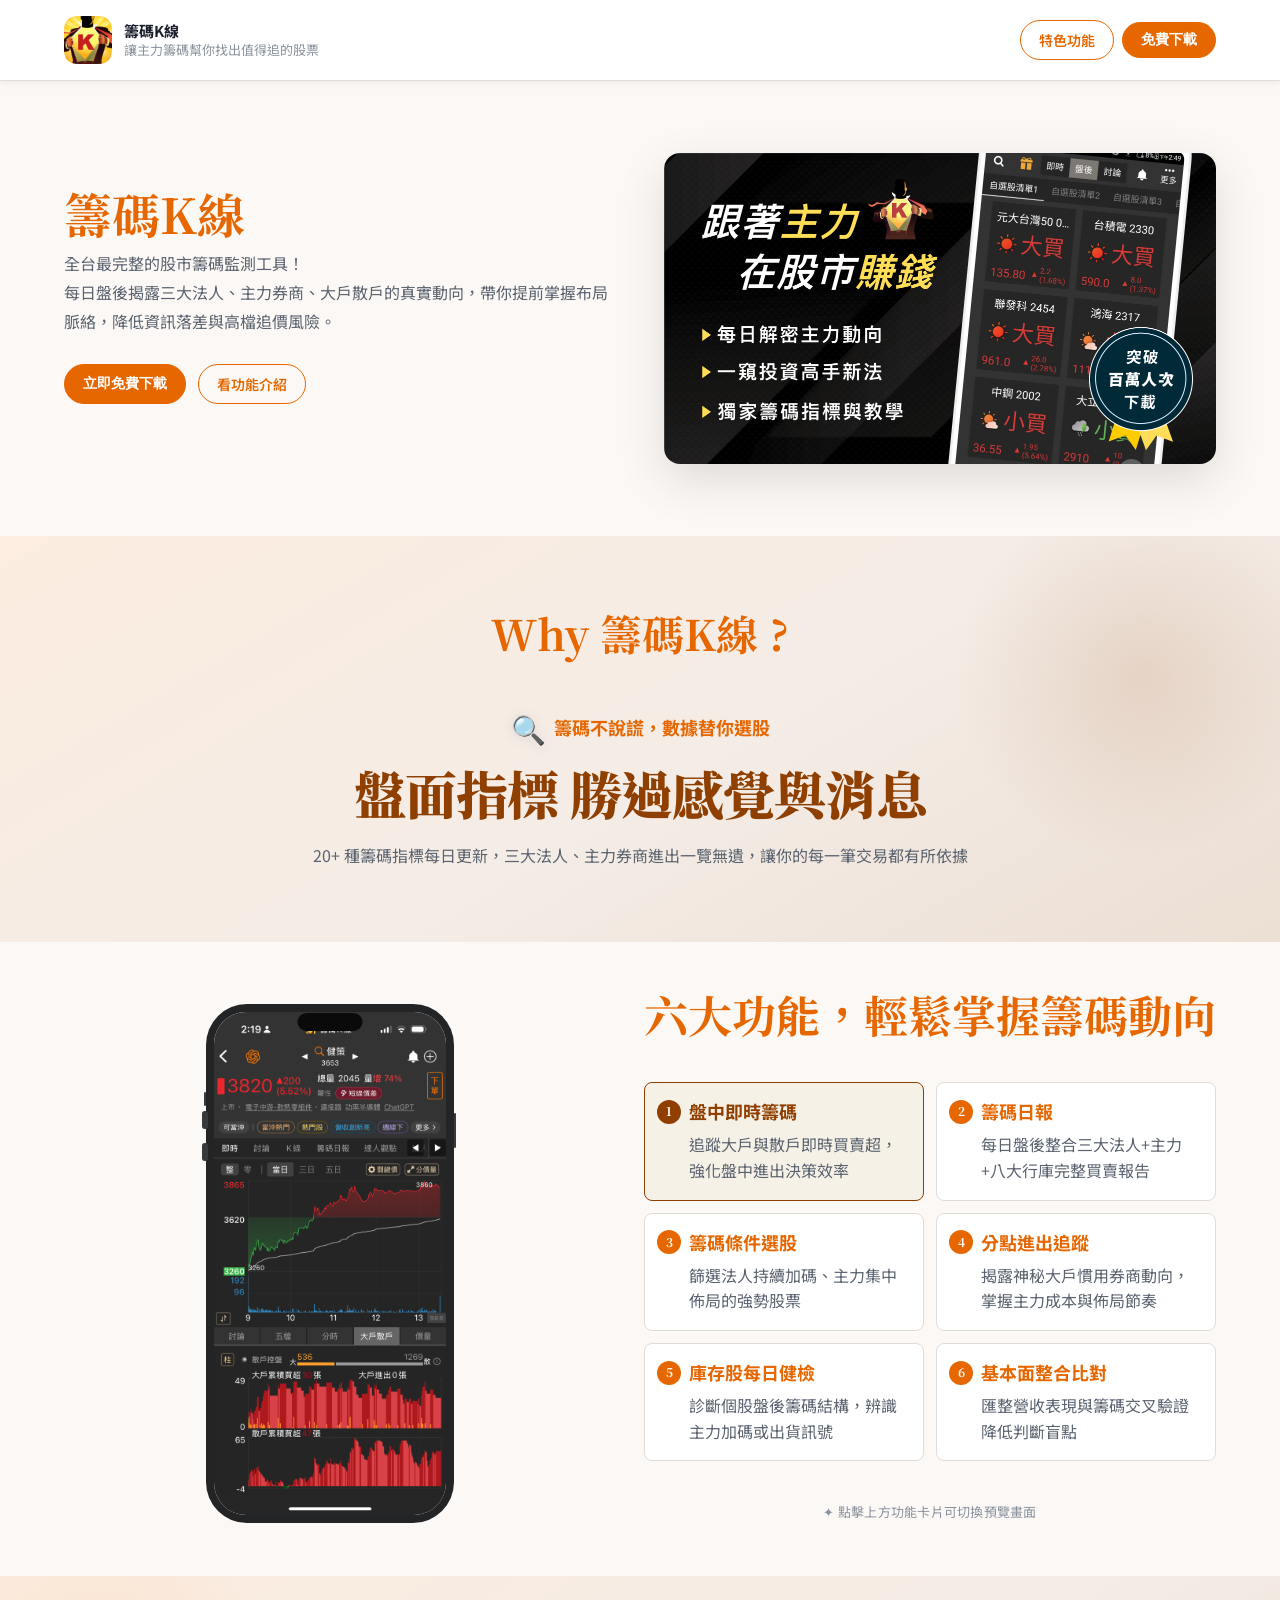
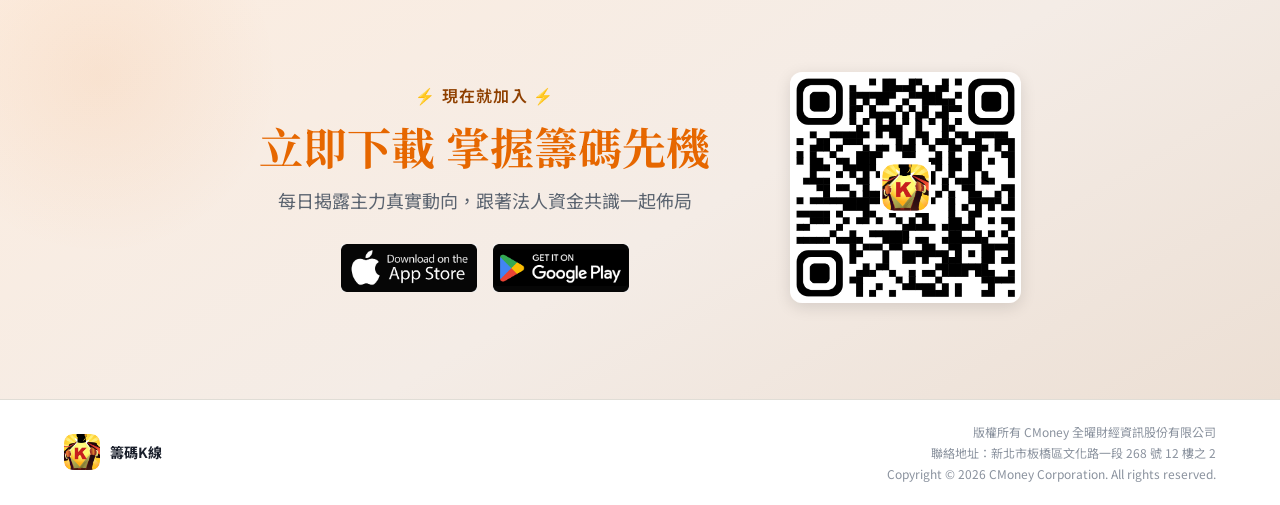
==== LandingPage_chipk/index.html @ 129f839c "初始提交：Landing Page 產生器完整功能 - 表單設定：Header、Hero、Why 亮點、核心功能、下載 CTA、Footer、SEO - 即時預覽（桌機/手機模式切換） - 下載打包（" ====
<!doctype html>
<html lang="zh-Hant">
  <head>
    <meta charset="utf-8" />
    <meta name="viewport" content="width=device-width, initial-scale=1" />
    <title>籌碼K線｜讓主力籌碼幫你找出值得追的股票</title>
    <meta name="description" content="全台最完整的股市籌碼監測工具！
每日盤後揭露三大法人、主力券商、大戶散戶的真實動向，帶你提前掌握布局脈絡，降低資訊落差與高檔追價風險。" />
    <link rel="preconnect" href="https://fonts.googleapis.com" />
    <link href="https://fonts.googleapis.com/css2?family=Noto+Sans+TC:wght@300;400;500;600;700&family=Noto+Serif+TC:wght@600;700&display=swap" rel="stylesheet" />
    <link rel="stylesheet" href="styles.css" />
  </head>
  <body>
    <!-- ========== Header ========== -->
    <header class="site-header">
      <div class="container header-inner">
        <a class="brand" href="#top">
          <img class="app-icon" src="assets/images/app-icon.png" alt="籌碼K線" width="56" height="56" />
          <div class="brand-content">
            <strong class="brand-title">籌碼K線</strong>
            <span class="brand-subtitle">讓主力籌碼幫你找出值得追的股票</span>
          </div>
        </a>
        <div class="header-ctas">
          <a href="#features" class="header-nav-btn header-nav-btn--ghost">特色功能</a>
          <button onclick="handleDownload()" class="header-nav-btn header-nav-btn--primary">免費下載</button>
        </div>
      </div>
    </header>

    <main id="top">
      <!-- ========== Hero ========== -->
      <section class="hero">
        <div class="container">
          <div class="hero-body">
            <div class="hero-text">
              <h1 class="hero-title">籌碼K線</h1>
              <div class="hero-content">
                <p class="hero-intro">全台最完整的股市籌碼監測工具！<br>
每日盤後揭露三大法人、主力券商、大戶散戶的真實動向，帶你提前掌握布局脈絡，降低資訊落差與高檔追價風險。</p>
                <div class="hero-ctas">
                  <button onclick="handleDownload()" class="header-nav-btn header-nav-btn--primary">立即免費下載</button>
                  <a href="#features" class="header-nav-btn header-nav-btn--ghost">看功能介紹</a>
                </div>
              </div>
            </div>
            <div class="hero-visual">
              <img src="assets/images/hero.png" alt="籌碼K線 主題圖" class="hero-theme-img" />
            </div>
          </div>
        </div>
      </section>

      <!-- ========== Highlights ========== -->
      <section class="highlights">
        <div class="container">
          <div class="highlights-header">
            <h2 class="highlights-title">Why 籌碼K線 ?</h2>
          </div>
          <div class="highlights-points" data-count="1">
            
            
            <div class="highlights-point">
              <div class="highlights-point__body">
                <h3><span class="highlights-point__icon">🔍</span>籌碼不說謊，數據替你選股</h3>
                <div class="highlights-perf">
                  <div class="highlights-perf__main">
                    <span class="highlights-stat__num">盤面指標 勝過感覺與消息</span>
                  </div>
                </div>
                <p class="highlights-point__desc">20+ 種籌碼指標每日更新，三大法人、主力券商進出一覽無遺，讓你的每一筆交易都有所依據</p>
              </div>
            </div>
          </div>
        </div>
      </section>

      <!-- ========== Features ========== -->
      <section id="features" class="features">

        <!-- Desktop & Tablet -->
        <div class="feature__container feature__container--reverse">
          <div class="feature__head">
            <h2 class="section-title feature__section-title">六大功能，輕鬆掌握籌碼動向</h2>
            <div class="feature__content">
              <div class="cols cols-xs">

                <!-- 功能 1 -->
                <div class="col col-4">
                  <div class="category category-guide" data-index="0" data-img="assets/images/features/feat1.png">
                    <h3 class="category__title">盤中即時籌碼</h3>
                    <p class="category__desc">追蹤大戶與散戶即時買賣超，強化盤中進出決策效率</p>
                  </div>
                </div>

                <!-- 功能 2 -->
                <div class="col col-4">
                  <div class="category category-holding" data-index="1" data-img="assets/images/features/feat2.png">
                    <h3 class="category__title">籌碼日報</h3>
                    <p class="category__desc">每日盤後整合三大法人+主力+八大行庫完整買賣報告</p>
                  </div>
                </div>

                <!-- 功能 3 -->
                <div class="col col-4">
                  <div class="category category-list" data-index="2" data-img="assets/images/features/feat3.png">
                    <h3 class="category__title">籌碼條件選股</h3>
                    <p class="category__desc">篩選法人持續加碼、主力集中佈局的強勢股票</p>
                  </div>
                </div>

                <!-- 功能 4 -->
                <div class="col col-4">
                  <div class="category category-report" data-index="3" data-img="assets/images/features/feat4.png">
                    <h3 class="category__title">分點進出追蹤</h3>
                    <p class="category__desc">揭露神秘大戶慣用券商動向，掌握主力成本與佈局節奏</p>
                  </div>
                </div>

                <!-- 功能 5 -->
                <div class="col col-4">
                  <div class="category category-premium" data-index="4" data-img="assets/images/features/feat5.png">
                    <h3 class="category__title">庫存股每日健檢</h3>
                    <p class="category__desc">診斷個股盤後籌碼結構，辨識主力加碼或出貨訊號</p>
                  </div>
                </div>

                <!-- 功能 6 -->
                <div class="col col-4">
                  <div class="category category-forum" data-index="5" data-img="assets/images/features/feat6.png">
                    <h3 class="category__title">基本面整合比對</h3>
                    <p class="category__desc">匯整營收表現與籌碼交叉驗證降低判斷盲點</p>
                  </div>
                </div>
              </div>
              <p class="feature__hint">✦ 點擊上方功能卡片可切換預覽畫面</p>
            </div>
          </div>
          <figure class="feature__foot">
            <div class="phone-mockup">
              <div class="phone-mockup__notch"></div>
              <div class="phone-mockup__screen">
                <img class="feature__img" id="feature-preview-img" src="assets/images/features/feat1.png" alt="功能示意圖">
              </div>
              <div class="phone-mockup__indicator"></div>
            </div>
          </figure>
        </div>

        <!-- Mobile Slider -->
        <div class="features-mobile">
          <h2 class="features-mobile__title">六大功能，輕鬆掌握籌碼動向</h2>
          <div class="features-overview">
            <div class="features-overview__grid">

      <div class="features-overview__item">
        <span class="features-overview__num">1</span>
        <div>
          <h4>盤中即時籌碼</h4>
          <p>追蹤大戶與散戶即時買賣超，強化盤中進出決策效率</p>
        </div>
      </div>

      <div class="features-overview__item">
        <span class="features-overview__num">2</span>
        <div>
          <h4>籌碼日報</h4>
          <p>每日盤後整合三大法人+主力+八大行庫完整買賣報告</p>
        </div>
      </div>

      <div class="features-overview__item">
        <span class="features-overview__num">3</span>
        <div>
          <h4>籌碼條件選股</h4>
          <p>篩選法人持續加碼、主力集中佈局的強勢股票</p>
        </div>
      </div>

      <div class="features-overview__item">
        <span class="features-overview__num">4</span>
        <div>
          <h4>分點進出追蹤</h4>
          <p>揭露神秘大戶慣用券商動向，掌握主力成本與佈局節奏</p>
        </div>
      </div>

      <div class="features-overview__item">
        <span class="features-overview__num">5</span>
        <div>
          <h4>庫存股每日健檢</h4>
          <p>診斷個股盤後籌碼結構，辨識主力加碼或出貨訊號</p>
        </div>
      </div>

      <div class="features-overview__item">
        <span class="features-overview__num">6</span>
        <div>
          <h4>基本面整合比對</h4>
          <p>匯整營收表現與籌碼交叉驗證降低判斷盲點</p>
        </div>
      </div>
            </div>
          </div>
          <div class="features-slider-section">
            <div class="features-slider-label">功能詳細圖覧</div>
            <div class="features-slider">

    <div class="feature-card">
      <h3>盤中即時籌碼</h3>
      <p>追蹤大戶與散戶即時買賣超，強化盤中進出決策效率</p>
      <div class="phone-mockup phone-mockup--sm"><div class="phone-mockup__notch"></div><div class="phone-mockup__screen"><img src="assets/images/features/feat1.png" alt="盤中即時籌碼" /></div><div class="phone-mockup__indicator"></div></div>
    </div>

    <div class="feature-card">
      <h3>籌碼日報</h3>
      <p>每日盤後整合三大法人+主力+八大行庫完整買賣報告</p>
      <div class="phone-mockup phone-mockup--sm"><div class="phone-mockup__notch"></div><div class="phone-mockup__screen"><img src="assets/images/features/feat2.png" alt="籌碼日報" /></div><div class="phone-mockup__indicator"></div></div>
    </div>

    <div class="feature-card">
      <h3>籌碼條件選股</h3>
      <p>篩選法人持續加碼、主力集中佈局的強勢股票</p>
      <div class="phone-mockup phone-mockup--sm"><div class="phone-mockup__notch"></div><div class="phone-mockup__screen"><img src="assets/images/features/feat3.png" alt="籌碼條件選股" /></div><div class="phone-mockup__indicator"></div></div>
    </div>

    <div class="feature-card">
      <h3>分點進出追蹤</h3>
      <p>揭露神秘大戶慣用券商動向，掌握主力成本與佈局節奏</p>
      <div class="phone-mockup phone-mockup--sm"><div class="phone-mockup__notch"></div><div class="phone-mockup__screen"><img src="assets/images/features/feat4.png" alt="分點進出追蹤" /></div><div class="phone-mockup__indicator"></div></div>
    </div>

    <div class="feature-card">
      <h3>庫存股每日健檢</h3>
      <p>診斷個股盤後籌碼結構，辨識主力加碼或出貨訊號</p>
      <div class="phone-mockup phone-mockup--sm"><div class="phone-mockup__notch"></div><div class="phone-mockup__screen"><img src="assets/images/features/feat5.png" alt="庫存股每日健檢" /></div><div class="phone-mockup__indicator"></div></div>
    </div>

    <div class="feature-card">
      <h3>基本面整合比對</h3>
      <p>匯整營收表現與籌碼交叉驗證降低判斷盲點</p>
      <div class="phone-mockup phone-mockup--sm"><div class="phone-mockup__notch"></div><div class="phone-mockup__screen"><img src="assets/images/features/feat6.png" alt="基本面整合比對" /></div><div class="phone-mockup__indicator"></div></div>
    </div>
            </div>
            <div class="slider-arrows">
              <button class="slider-arrow slider-arrow--prev" aria-label="上一張">
                <svg width="20" height="20" viewBox="0 0 20 20" fill="none"><path d="M12.5 15L7.5 10L12.5 5" stroke="currentColor" stroke-width="2" stroke-linecap="round" stroke-linejoin="round"/></svg>
              </button>
              <button class="slider-arrow slider-arrow--next" aria-label="下一張">
                <svg width="20" height="20" viewBox="0 0 20 20" fill="none"><path d="M7.5 5L12.5 10L7.5 15" stroke="currentColor" stroke-width="2" stroke-linecap="round" stroke-linejoin="round"/></svg>
              </button>
            </div>
          </div>
          <div class="slider-dots"></div>
        </div>

      </section>

      <!-- ========== Download CTA ========== -->
      <section id="download" class="download-cta">
        <div class="container">
          <div class="download-inner">
            <div class="download-text">
              <p class="download-eyebrow">⚡ 現在就加入 ⚡</p>
              <h2>立即下載 掌握籌碼先機</h2>
              <p class="download-subheading">每日揭露主力真實動向，跟著法人資金共識一起佈局</p>
              <div class="download-badges">
                <a href="https://www.cmoney.tw/r/2/ctiefz" target="_blank" rel="noreferrer" class="store-link"><img src="assets/images/SharedImages/appstore-badge.png" alt="下載 iOS" class="store-badge-large" /></a>
                <a href="https://www.cmoney.tw/r/2/ctiefz" target="_blank" rel="noreferrer" class="store-link"><img src="assets/images/SharedImages/play-badge.png" alt="下載 Android" class="store-badge-large" /></a>
              </div>
            </div>
            <div class="download-qr"><img src="assets/images/qrcode.png" alt="掃描 QR Code 下載" class="download-qr__img" /></div>
          </div>
        </div>
      </section>
    </main>

    <!-- ========== Footer ========== -->
    <footer class="site-footer">
      <div class="container">
        <div class="footer-inner">
          <div class="footer-brand">
            <img src="assets/images/app-icon.png" alt="籌碼K線" class="footer-icon" />
            <h3>籌碼K線</h3>
          </div>
          <div class="footer-bottom">
            <p class="footer-company">版權所有 CMoney 全曜財經資訊股份有限公司</p>
            <p class="footer-address">聯絡地址：新北市板橋區文化路一段 268 號 12 樓之 2</p>
            <p class="footer-copyright">Copyright &copy; 2026 CMoney Corporation. All rights reserved.</p>
          </div>
        </div>
      </div>
    </footer>

    <!-- QR Code Modal -->
    
    <div id="qr-modal" style="display:none;position:fixed;inset:0;z-index:9999;background:rgba(0,0,0,0.55);backdrop-filter:blur(4px);display:none;align-items:center;justify-content:center;" onclick="if(event.target===this)closeQrModal()">
      <div style="background:#fff;border-radius:20px;padding:24px 28px;text-align:center;max-width:320px;width:90%;position:relative;box-shadow:0 24px 64px rgba(0,0,0,0.3);">
        <button onclick="closeQrModal()" style="position:absolute;top:12px;right:16px;background:none;border:none;font-size:22px;cursor:pointer;color:#888;line-height:1;">&times;</button>
        <img src="assets/images/SharedImages/cellphone_downloadCTA.png" alt="手機掃描下載" style="width:100%;max-width:240px;height:auto;display:block;margin:0 auto 16px;" />
        <img src="assets/images/qrcode.png" alt="掃描 QR Code 下載" style="width:220px;height:220px;object-fit:contain;border-radius:8px;" />
      </div>
    </div>

    <script>
      (function() {
        function initDesktopFeatures() {
          const categories = document.querySelectorAll('.category');
          const previewImg = document.getElementById('feature-preview-img');
          if (!categories.length || !previewImg) return;
          let currentIndex = 0;
          function updateActive(index) {
            categories.forEach((cat, i) => cat.classList.toggle('active', i === index));
            const newImgSrc = categories[index].getAttribute('data-img');
            if (newImgSrc) previewImg.src = newImgSrc;
          }
          categories.forEach((cat, i) => cat.addEventListener('click', () => { currentIndex = i; updateActive(i); }));
          updateActive(0);
        }

        function initMobileSlider() {
          const wrapper = document.querySelector('.features-mobile');
          const slider = document.querySelector('.features-slider');
          const dotsContainer = document.querySelector('.features-mobile .slider-dots');
          if (!slider || !wrapper) return;
          const origCards = Array.from(slider.querySelectorAll('.feature-card'));
          const total = origCards.length;
          let currentSlide = 1;
          let startX = 0;
          let isDragging = false;
          origCards.forEach((card, i) => {
            const h3 = card.querySelector('h3');
            if (h3 && !h3.querySelector('.card-num')) {
              const num = document.createElement('span');
              num.className = 'card-num';
              num.textContent = i + 1;
              h3.insertBefore(num, h3.firstChild);
            }
          });
          const firstClone = origCards[0].cloneNode(true);
          const lastClone = origCards[total - 1].cloneNode(true);
          firstClone.setAttribute('aria-hidden', 'true');
          lastClone.setAttribute('aria-hidden', 'true');
          slider.appendChild(firstClone);
          slider.insertBefore(lastClone, origCards[0]);
          const allCards = Array.from(slider.querySelectorAll('.feature-card'));
          function setCardWidths() {
            const w = wrapper.offsetWidth;
            allCards.forEach(card => { card.style.width = w + 'px'; });
            return w;
          }
          function getCardWidth() { return wrapper.offsetWidth; }
          origCards.forEach((_, index) => {
            const dot = document.createElement('button');
            dot.className = 'slider-dot';
            if (index === 0) dot.classList.add('active');
            dot.setAttribute('aria-label', '切換到第 ' + (index + 1) + ' 個功能');
            dot.addEventListener('click', () => goToSlide(index + 1));
            dotsContainer && dotsContainer.appendChild(dot);
          });
          const dots = Array.from(dotsContainer ? dotsContainer.querySelectorAll('.slider-dot') : []);
          function updateDots(index) {
            const dotIndex = ((index - 1) % total + total) % total;
            dots.forEach((dot, i) => dot.classList.toggle('active', i === dotIndex));
          }
          function jumpTo(index) {
            slider.style.transition = 'none';
            slider.style.transform = 'translateX(-' + (index * getCardWidth()) + 'px)';
            currentSlide = index;
          }
          function goToSlide(index) {
            currentSlide = index;
            slider.style.transition = 'transform 0.35s ease';
            slider.style.transform = 'translateX(-' + (index * getCardWidth()) + 'px)';
            updateDots(index);
          }
          slider.addEventListener('transitionend', () => {
            if (currentSlide === 0) { jumpTo(total); updateDots(total); }
            else if (currentSlide === total + 1) { jumpTo(1); updateDots(1); }
          });
          const prevBtn = wrapper.querySelector('.slider-arrow--prev');
          const nextBtn = wrapper.querySelector('.slider-arrow--next');
          if (prevBtn) prevBtn.addEventListener('click', () => goToSlide(currentSlide - 1));
          if (nextBtn) nextBtn.addEventListener('click', () => goToSlide(currentSlide + 1));
          wrapper.addEventListener('touchstart', (e) => { startX = e.touches[0].clientX; isDragging = true; slider.style.transition = 'none'; }, { passive: true });
          wrapper.addEventListener('touchmove', (e) => { if (!isDragging) return; const diff = e.touches[0].clientX - startX; slider.style.transform = 'translateX(' + (-(currentSlide * getCardWidth()) + diff) + 'px)'; }, { passive: true });
          wrapper.addEventListener('touchend', (e) => { if (!isDragging) return; isDragging = false; const diff = e.changedTouches[0].clientX - startX; const threshold = getCardWidth() * 0.25; if (diff < -threshold) goToSlide(currentSlide + 1); else if (diff > threshold) goToSlide(currentSlide - 1); else goToSlide(currentSlide); });
          window.addEventListener('resize', () => { setCardWidths(); jumpTo(currentSlide); });
          setCardWidths(); jumpTo(1); updateDots(1);
        }

        initDesktopFeatures();
        initMobileSlider();

        // 下載按鈕行為：預覽模式由 parent postMessage 注入，下載檔則用 UA 偵測
        // iframe 環境中預設 desktop，避免 postMessage 時序問題導致漏判
        var _previewMode = (window.parent !== window) ? 'desktop' : null;
        if (window.parent !== window) {
          window.addEventListener('message', function(e) {
            if (e.data && e.data.type === 'setPreviewMode') {
              _previewMode = e.data.mode;
            }
          });
        }
        window.handleDownload = function() {
          var useDesktop;
          if (_previewMode !== null) {
            useDesktop = _previewMode === 'desktop';
          } else {
            useDesktop = window.innerWidth >= 1024 && !/Mobi|Android|iPhone|iPad/i.test(navigator.userAgent);
          }
          if (useDesktop) {
            var modal = document.getElementById('qr-modal');
            if (modal) { modal.style.display = 'flex'; }
            else { var el = document.getElementById('download'); if (el) el.scrollIntoView({ behavior: 'smooth' }); }
          } else {
            var el2 = document.getElementById('download');
            if (el2) el2.scrollIntoView({ behavior: 'smooth' });
          }
        };
        window.closeQrModal = function() {
          var modal = document.getElementById('qr-modal');
          if (modal) modal.style.display = 'none';
        };
        document.addEventListener('keydown', function(e) {
          if (e.key === 'Escape') window.closeQrModal && window.closeQrModal();
        });
      })();
    </script>
  </body>
</html>
---- LandingPage_chipk/styles.css ----
@import url("https://fonts.googleapis.com/css2?family=Noto+Sans+TC:wght@300;400;500;600;700&family=Noto+Serif+TC:wght@600;700&display=swap");

:root {
  --primary: #e66700;
  --primary-dark: #bd5400;
  --accent: #8f4000;
  --accent-soft: #faf4d9;
  --bg: #fcf8f5;
  --bg-light: #ffffff;
  --card: #ffffff;
  --text: #1a1f2b;
  --text-soft: #5a636f;
  --text-lighter: #8a929e;
  --border: #e0ddd6;
  --shadow-sm: rgba(0, 0, 0, 0.06);
  --shadow-md: rgba(0, 0, 0, 0.12);
}
*, *::before, *::after { box-sizing: border-box; }
html { scroll-behavior: smooth; }
body { margin: 0; padding: 0; font-family: "Noto Sans TC", sans-serif; background: var(--bg); color: var(--text); line-height: 1.6; -webkit-font-smoothing: antialiased; }
a { color: inherit; text-decoration: none; transition: color 0.2s ease; }
.container { width: min(1200px, 90vw); margin: 0 auto; }

/* HEADER */
.site-header { position: sticky; top: 0; z-index: 999; background: rgba(255,255,255,0.92); backdrop-filter: blur(10px); border-bottom: 1px solid var(--border); box-shadow: 0 2px 8px var(--shadow-sm); }
.header-inner { display: flex; align-items: center; justify-content: space-between; padding: 16px 0; gap: 24px; }
.brand { display: flex; align-items: center; gap: 12px; flex: 1; min-width: 0; }
.app-icon { width: 48px; height: 48px; border-radius: 12px; display: block; flex-shrink: 0; }
.brand-content { display: flex; flex-direction: column; gap: 2px; }
.brand-title { font-size: 15px; font-weight: 700; line-height: 1.2; color: var(--text); }
.brand-subtitle { font-size: 13px; color: var(--text-lighter); line-height: 1.2; }
.header-ctas { display: flex; align-items: center; gap: 8px; flex-shrink: 0; }
.header-nav-btn { display: inline-flex; align-items: center; justify-content: center; padding: 8px 18px; border-radius: 999px; font-size: 14px; font-weight: 600; text-decoration: none; white-space: nowrap; transition: all 0.2s ease; cursor: pointer; }
.header-nav-btn--ghost { color: var(--primary); border: 1.5px solid var(--primary); background: transparent; }
.header-nav-btn--ghost:hover { background: rgba(46, 82, 131, 0.08); }
.header-nav-btn--primary { color: #fff; background: var(--primary); border: 1.5px solid var(--primary); }
.header-nav-btn--primary:hover { background: var(--primary-dark); border-color: var(--primary-dark); }
.store-link { display: inline-block; transition: transform 0.2s ease; }
.store-link:hover { transform: scale(1.02); }

/* BUTTONS */
.cta-button { display: inline-flex; align-items: center; justify-content: center; padding: 14px 28px; border-radius: 8px; font-weight: 600; font-size: 15px; border: none; cursor: pointer; transition: all 0.3s ease; text-decoration: none; white-space: nowrap; background: linear-gradient(135deg, var(--primary) 0%, #3d6fa0 100%); color: #fff; box-shadow: 0 6px 20px rgba(46,82,131,0.25); }
.cta-button:hover { transform: translateY(-2px); box-shadow: 0 12px 28px rgba(46,82,131,0.35); }
.cta-button.ghost { background: transparent; color: var(--primary); border: 1.5px solid var(--primary); box-shadow: none; }
.cta-button.ghost:hover { background: rgba(46,82,131,0.05); transform: translateY(-1px); }

/* HERO */
.hero { padding: 72px 0; background: linear-gradient(135deg, rgba(46,82,131,0.03) 0%, rgba(155,132,0,0.02) 100%); }
.hero-body { display: grid; grid-template-columns: 1fr 1fr; gap: 48px; align-items: center; }
.hero-text { display: flex; flex-direction: column; justify-content: center; }
.hero-visual { display: flex; align-items: center; justify-content: center; }
.hero-theme-img { width: 100%; max-width: 560px; height: auto; border-radius: 16px; display: block; object-fit: cover; box-shadow: 0 16px 48px rgba(0,0,0,0.12); }
.hero-title { font-family: "Noto Serif TC", serif; font-size: clamp(32px, 5vw, 48px); font-weight: 700; margin: 0 0 8px; color: var(--primary); line-height: 1.1; }
.hero-intro { font-size: 16px; line-height: 1.8; color: var(--text-soft); margin: 0 0 28px; }
.hero-ctas { display: flex; gap: 12px; flex-wrap: wrap; margin-bottom: 24px; }

/* HIGHLIGHTS */
.highlights { padding: 72px 0; background: linear-gradient(150deg, #dce8f8 0%, #f0edda 55%, #e8dfc8 100%); position: relative; overflow: hidden; }
.highlights::before { content: ''; position: absolute; top: -60px; right: -60px; width: 400px; height: 400px; border-radius: 50%; background: radial-gradient(circle, rgba(155,132,0,0.18) 0%, transparent 65%); pointer-events: none; }
.highlights-header { text-align: center; margin-bottom: 56px; }
.highlights-title { font-family: "Noto Serif TC", serif; font-size: clamp(28px, 4vw, 42px); font-weight: 700; color: var(--primary); margin: 0 0 16px; line-height: 1.2; }
.highlights-points { display: flex; align-items: stretch; gap: 0; width: 100%; }
.highlights-points[data-count="1"] { justify-content: center; align-items: center; }
.highlights-point { flex: 1; display: flex; flex-direction: column; padding: 0 16px; }
.highlights-points[data-count="1"] .highlights-point { flex: none; width: 100%; text-align: center; }
.highlights-points[data-count="1"] .highlights-point__body { display: flex; flex-direction: column; align-items: center; }
.highlights-points[data-count="1"] .highlights-point__body h3 { justify-content: center; }
.highlights-points[data-count="1"] .highlights-point__desc { padding-left: 0; text-align: center; }
.highlights-point:first-child { justify-content: flex-end; align-items: flex-end; padding-left: 0; padding-right: 16px; }
.highlights-point:last-child { justify-content: flex-start; align-items: flex-start; padding-right: 0; padding-left: 16px; }
.highlights-points[data-count="1"] .highlights-point:first-child { justify-content: center; align-items: center; padding: 0; }
.highlights-points[data-count="1"] .highlights-point:last-child { justify-content: center; align-items: center; padding: 0; }
.highlights-divider { width: 1px; background: linear-gradient(to bottom, transparent, var(--border) 20%, var(--border) 80%, transparent); flex-shrink: 0; align-self: stretch; }
.highlights-point__icon { font-size: 28px; line-height: 1; flex-shrink: 0; filter: drop-shadow(0 2px 6px rgba(46,82,131,0.15)); }
.highlights-point__body h3 { display: flex; align-items: center; gap: 8px; font-size: 18px; font-weight: 700; color: var(--primary); margin: 0 0 10px; line-height: 1.3; }
.highlights-stat__num { font-family: "Noto Serif TC", serif; font-size: clamp(28px, 8vw, 52px); font-weight: 900; color: var(--accent); line-height: 1.1; letter-spacing: -1px; white-space: normal; word-break: break-word; }
.highlights-stat__unit { font-size: 0.5em; font-weight: 700; vertical-align: baseline; }
.highlights-perf { display: flex; align-items: center; gap: 20px; flex-wrap: wrap; margin-top: 12px; margin-bottom: 4px; }
.highlights-perf__main { display: flex; align-items: baseline; gap: 6px; }
.highlights-point__body .highlights-point__desc { font-size: 16px; color: var(--text-soft); margin: 16px 0 0; line-height: 1.8; }
@media (max-width: 640px) {
  .highlights-points { flex-direction: column; gap: 36px; }
  .highlights-divider { width: 100%; height: 1px; background: linear-gradient(to right, transparent, var(--border) 20%, var(--border) 80%, transparent); }
  .highlights-point, .highlights-point:first-child, .highlights-point:last-child { padding: 0; align-items: flex-start; justify-content: flex-start; }
  .highlights-points[data-count="1"] .highlights-point, .highlights-points[data-count="1"] .highlights-point:first-child, .highlights-points[data-count="1"] .highlights-point:last-child { align-items: center; justify-content: center; }
  .highlights-point__body h3 { font-size: 16px; }
  .highlights-point__body .highlights-point__desc { font-size: 14px; }
}

/* FEATURES */
.features { padding: 48px 0 40px; background: var(--bg); scroll-margin-top: 88px; }
.section-title { font-family: "Noto Serif TC", serif; font-size: clamp(28px, 4vw, 44px); font-weight: 700; color: var(--primary); margin: 0; line-height: 1.1; }
.feature__section-title { text-align: left; margin-bottom: 20px; white-space: nowrap; overflow: hidden; text-overflow: ellipsis; max-width: 100%; }
@media (max-width: 1023px) {
  .feature__section-title { display: none; }
  .features-mobile__title { font-family: "Noto Serif TC", serif; font-size: clamp(22px, 5vw, 32px); font-weight: 700; color: var(--primary); text-align: center; padding: 0 16px 20px; margin: 0; line-height: 1.3; }
}
.feature__container { display: none; grid-template-columns: 1fr 1fr; gap: 48px; align-items: center; width: min(1200px, 90vw); margin: 0 auto; }
.feature__container--reverse { grid-template-columns: 1fr 1fr; }
.feature__container--reverse .feature__head { order: 2; }
.feature__container--reverse .feature__foot { order: 1; }
@media (min-width: 1024px) { .feature__container { display: grid; } }
.feature__head { display: flex; flex-direction: column; gap: 24px; }
.feature__content { display: flex; flex-direction: column; gap: 16px; }
.cols { display: grid; grid-template-columns: repeat(3, 1fr); gap: 12px; }
.cols.cols-xs { grid-template-columns: repeat(2, 1fr); grid-auto-rows: 1fr; }
.col { min-width: 0; }
.col.col-4 { flex: 1; }
.cols-xs { counter-reset: category-counter; }
.category { counter-increment: category-counter; padding: 16px 12px; border: 1.5px solid var(--border); border-radius: 8px; background: var(--card); cursor: pointer; transition: all 0.25s ease; height: 100%; display: flex; flex-direction: column; justify-content: flex-start; }
.category:hover { border-color: var(--accent); background: rgba(155,132,0,0.03); transform: translateY(-2px); }
.category.active { border-color: var(--accent); border-width: 1.5px; background: rgba(155,132,0,0.06); box-shadow: none; }
.category.active .category__title { color: var(--accent); }
.category__title { display: flex; align-items: center; gap: 8px; font-size: 18px; font-weight: 700; color: var(--primary); margin: 0 0 8px; line-height: 1.4; }
.category__title::before { content: counter(category-counter); display: inline-flex; align-items: center; justify-content: center; min-width: 24px; height: 24px; border-radius: 50%; background: var(--primary); color: #fff; font-size: 12px; font-weight: 700; font-family: "Noto Serif TC", serif; flex-shrink: 0; transition: background 0.25s; }
.category.active .category__title::before { background: var(--accent); }
.category__desc { font-size: 16px; color: var(--text-soft); margin: 0; line-height: 1.6; padding-left: 32px; }
.feature__hint { font-size: 13px; color: var(--text-lighter); text-align: center; padding-top: 12px; letter-spacing: 0.02em; }
.features-mobile { display: none; width: 100%; overflow: hidden; position: relative; touch-action: pan-y pinch-zoom; }
@media (max-width: 1023px) { .feature__container { display: none !important; } .features-mobile { display: block; } }
.features-slider { display: flex; width: 100%; will-change: transform; }
.feature-card { flex-shrink: 0; border-radius: 8px; overflow: hidden; display: flex; flex-direction: column; box-sizing: border-box; }
.feature-card h3::before { display: none; }
.feature-card h3 .card-num { display: inline-flex; align-items: center; justify-content: center; min-width: 24px; height: 24px; border-radius: 50%; background: var(--primary); color: #fff; font-size: 12px; font-weight: 700; font-family: "Noto Serif TC", serif; flex-shrink: 0; }
.feature-card img { width: 100%; height: auto; max-height: 52vh; object-fit: contain; background: transparent; display: block; order: 1; }
.feature-card h3 { font-size: 20px; font-weight: 700; color: var(--primary); margin: 16px 16px 8px; line-height: 1.3; text-align: center; display: flex; align-items: center; justify-content: center; gap: 8px; }
.feature-card p { font-size: 16px; color: var(--text-soft); margin: 0 16px 16px; line-height: 1.7; text-align: center; }
.features-overview { padding: 0 16px 16px; }
.features-slider-section { position: relative; border-top: 1px solid var(--border); margin-top: 8px; padding-top: 4px; }
.features-slider-label { font-size: 12px; font-weight: 600; color: var(--text-lighter); letter-spacing: 0.06em; text-align: center; padding: 10px 0 8px; }
.features-overview__grid { display: grid; grid-template-columns: 1fr 1fr; gap: 10px; }
.features-overview__item { display: flex; align-items: flex-start; gap: 10px; padding: 12px; border: 1.5px solid var(--border); border-radius: 8px; background: var(--card); }
.features-overview__num { display: inline-flex; align-items: center; justify-content: center; min-width: 22px; height: 22px; border-radius: 50%; background: var(--primary); color: #fff; font-size: 11px; font-weight: 700; flex-shrink: 0; margin-top: 2px; }
.features-overview__item h4 { font-size: 14px; font-weight: 700; color: var(--primary); margin: 0 0 4px; line-height: 1.3; }
.features-overview__item p { font-size: 12px; color: var(--text-soft); margin: 0; line-height: 1.5; }
.slider-arrows { position: absolute; top: 0; left: 0; right: 0; bottom: 0; pointer-events: none; display: flex; align-items: center; justify-content: space-between; padding: 0 6px; z-index: 10; }
.slider-arrow { display: inline-flex; align-items: center; justify-content: center; width: 40px; height: 40px; border-radius: 50%; border: 1.5px solid rgba(255,255,255,0.7); background: rgba(255,255,255,0.85); color: var(--primary); cursor: pointer; transition: all 0.2s ease; flex-shrink: 0; pointer-events: auto; box-shadow: 0 2px 8px rgba(0,0,0,0.12); backdrop-filter: blur(4px); }
.slider-arrow:hover { border-color: var(--primary); background: rgba(46,82,131,0.06); transform: scale(1.08); }
.slider-arrow:active { transform: scale(0.95); }
.slider-dots { display: flex; gap: 8px; justify-content: center; padding: 20px 0 0; }
.slider-dot { width: 10px; height: 10px; border: none; border-radius: 50%; background: rgba(26,31,43,0.2); cursor: pointer; transition: all 0.2s ease; }
.slider-dot:hover { background: rgba(26,31,43,0.4); }
.slider-dot.active { width: 28px; border-radius: 5px; background: var(--primary); box-shadow: 0 4px 12px rgba(46,82,131,0.25); }

/* DOWNLOAD CTA */
.download-cta { padding: 96px 0; background: linear-gradient(150deg, #dce8f8 0%, #f0edda 55%, #e8dfc8 100%); position: relative; overflow: hidden; }
.download-cta::before { content: ''; position: absolute; top: -80px; left: -80px; width: 360px; height: 360px; border-radius: 50%; background: radial-gradient(circle, rgba(46,82,131,0.08) 0%, transparent 70%); pointer-events: none; }
.download-inner { display: flex; flex-direction: row; align-items: center; justify-content: center; gap: 80px; text-align: center; }
.download-qr { flex-shrink: 0; }
.download-qr__img { width: clamp(160px, 18vw, 240px); height: auto; display: block; border-radius: 12px; box-shadow: 0 4px 16px rgba(0,0,0,0.12); }
.download-eyebrow { font-size: 16px; font-weight: 600; color: var(--accent); letter-spacing: 0.08em; margin: 0 0 12px; }
.download-text h2 { font-family: "Noto Serif TC", serif; font-size: clamp(28px, 3.5vw, 44px); font-weight: 700; color: var(--primary); margin: 0 0 12px; line-height: 1.2; }
.download-subheading { font-size: 18px; color: var(--text-soft); margin: 0 0 28px; line-height: 1.7; }
.download-badges { display: flex; gap: 16px; flex-wrap: wrap; justify-content: center; }
.store-badge-large { height: 48px; display: block; transition: transform 0.2s ease; }
.store-badge-large:hover { transform: translateY(-2px); }
@media (max-width: 768px) { .download-inner { flex-direction: column; text-align: center; } .download-qr { display: none; } .download-badges { justify-content: center; } }

/* PHONE MOCKUP — iPhone 16 官方參數縮放版 (scale ≈ 0.589) */
/* 官方: 外圓角69px, 內圓角55px, 邊框14px → 縮放後: 41px, 32px, 8px */
.phone-mockup {
  position: relative;
  width: 248px;
  background: #232426;
  border-radius: 41px;
  padding: 8px;
  box-shadow: none;
}
/* 左側：動作鍵(14px) + 音量+(26px) + 音量-(26px) */
.phone-mockup::before {
  content: '';
  position: absolute;
  left: -2px; top: 88px;
  width: 2px; height: 14px;
  background: #3a3a3c;
  border-radius: 1.5px;
  box-shadow: 0 21px 0 2px #3a3a3c, 0 53px 0 2px #3a3a3c;
}
/* 右側：電源鍵(35px) */
.phone-mockup::after {
  content: '';
  position: absolute;
  right: -2px; top: 109px;
  width: 2px; height: 35px;
  background: #3a3a3c;
  border-radius: 1.5px;
}
/* Dynamic Island：官方110×30px → 65×18px，距螢幕頂8px */
.phone-mockup__notch {
  position: absolute;
  top: 9px; /* padding(8) + 1 */
  left: 50%; transform: translateX(-50%);
  width: 65px; height: 18px;
  background: #0a0a0a;
  border-radius: 11px;
  z-index: 3;
}
/* 螢幕：內圓角 = 41 - 8 - 1 = 32px，高度維持9:19.5比例 */
.phone-mockup__screen {
  border-radius: 32px;
  overflow: hidden;
  background: #fff;
  height: 503px;
}
.phone-mockup .phone-mockup__screen img {
  width: 100% !important;
  height: 100% !important;
  object-fit: cover !important;
  object-position: top !important;
  display: block !important;
  max-height: none !important;
}
.phone-mockup__indicator { display: none; }
/* small variant */
.phone-mockup--sm {
  width: 172px;
  border-radius: 29px;
  padding: 6px;
  margin: 12px auto 0;
}
.phone-mockup--sm .phone-mockup__notch { width: 45px; height: 15px; border-radius: 8px; top: 11px; }
.phone-mockup--sm .phone-mockup__screen { border-radius: 22px; height: 349px; }
.phone-mockup--sm::before { top: 61px; height: 10px; box-shadow: 0 15px 0 2px #3a3a3c, 0 37px 0 2px #3a3a3c; }
.phone-mockup--sm::after { top: 76px; height: 24px; }
.phone-frame { display: contents; }
.feature__img { width: 100% !important; height: 100% !important; object-fit: cover !important; object-position: top !important; display: block !important; max-height: none !important; }
.feature__foot { display: flex; justify-content: center; align-items: center; margin: 0; background: transparent !important; }
figure.feature__foot { background: transparent !important; }
@media (max-width: 1023px) { .phone-mockup:not(.phone-mockup--sm) { display: none; } }

/* FOOTER */
.site-footer { background: var(--bg-light); border-top: 1px solid var(--border); padding: 20px 0; }
.footer-inner { display: flex; align-items: center; justify-content: space-between; gap: 24px; }
.footer-brand { display: flex; align-items: center; gap: 10px; flex-shrink: 0; }
.footer-icon { width: 36px; height: 36px; border-radius: 8px; display: block; }
.footer-brand h3 { font-size: 14px; font-weight: 700; margin: 0; color: var(--text); white-space: nowrap; }
.footer-bottom { text-align: right; }
.footer-company, .footer-address, .footer-copyright { font-size: 12px; color: var(--text-lighter); margin: 2px 0; line-height: 1.6; }

/* RESPONSIVE */
@media (min-width: 1024px) { .features-mobile { display: none; } }
@media (max-width: 768px) {
  .header-inner { flex-wrap: wrap; gap: 12px; padding: 12px 0; }
  .header-nav-btn { padding: 6px 14px; font-size: 13px; }
  .hero { padding: 48px 0 0; }
  .hero-body { grid-template-columns: 1fr; gap: 24px; }
  .hero-visual { order: -1; margin-top: -48px; margin-left: calc(-50vw + 50%); margin-right: calc(-50vw + 50%); width: 100vw; }
  .hero-theme-img { width: 100%; max-width: 100%; border-radius: 0; box-shadow: none; }
  .hero-text { padding: 0 0 10px; }
  .highlights { padding: 48px 0; }
  .features { padding: 60px 0; }
  .download-cta { padding: 60px 0; }
}
@media (max-width: 480px) {
  .hero-title { font-size: 28px; }
  .hero-intro { font-size: 14px; margin-bottom: 20px; }
  .hero-ctas { gap: 8px; margin-bottom: 16px; }
  .footer-inner { flex-direction: column; align-items: center; gap: 12px; }
  .footer-bottom { text-align: center; }
}
/* === 主題色彩覆蓋 === */
:root{--primary:#e66700;--primary-dark:#bd5400;--accent:#8f4000;--accent-soft:rgba(143,64,0,0.12);--bg:#fcf8f5;}.hero{background:#fcf8f5!important;}.highlights,.download-cta{background:linear-gradient(150deg,#fcede0 0%,#f4ece6 55%,#ecdfd4 100%)!important;}.highlights::before{background:radial-gradient(circle,rgba(143,64,0,0.12) 0%,transparent 65%)!important;}.download-cta::before{background:radial-gradient(circle,rgba(230,103,0,0.08) 0%,transparent 70%)!important;}.cta-button{background:linear-gradient(135deg,#e66700 0%,#ed9247 100%)!important;box-shadow:0 6px 20px rgba(230,103,0,0.28)!important;}
/* === Final Theme Vars (export-time) === */
:root{--primary:#e66700;--primary-dark:#bd5400;--accent:#8f4000;--accent-soft:rgba(143,64,0,0.12);--bg:#fcf8f5;}
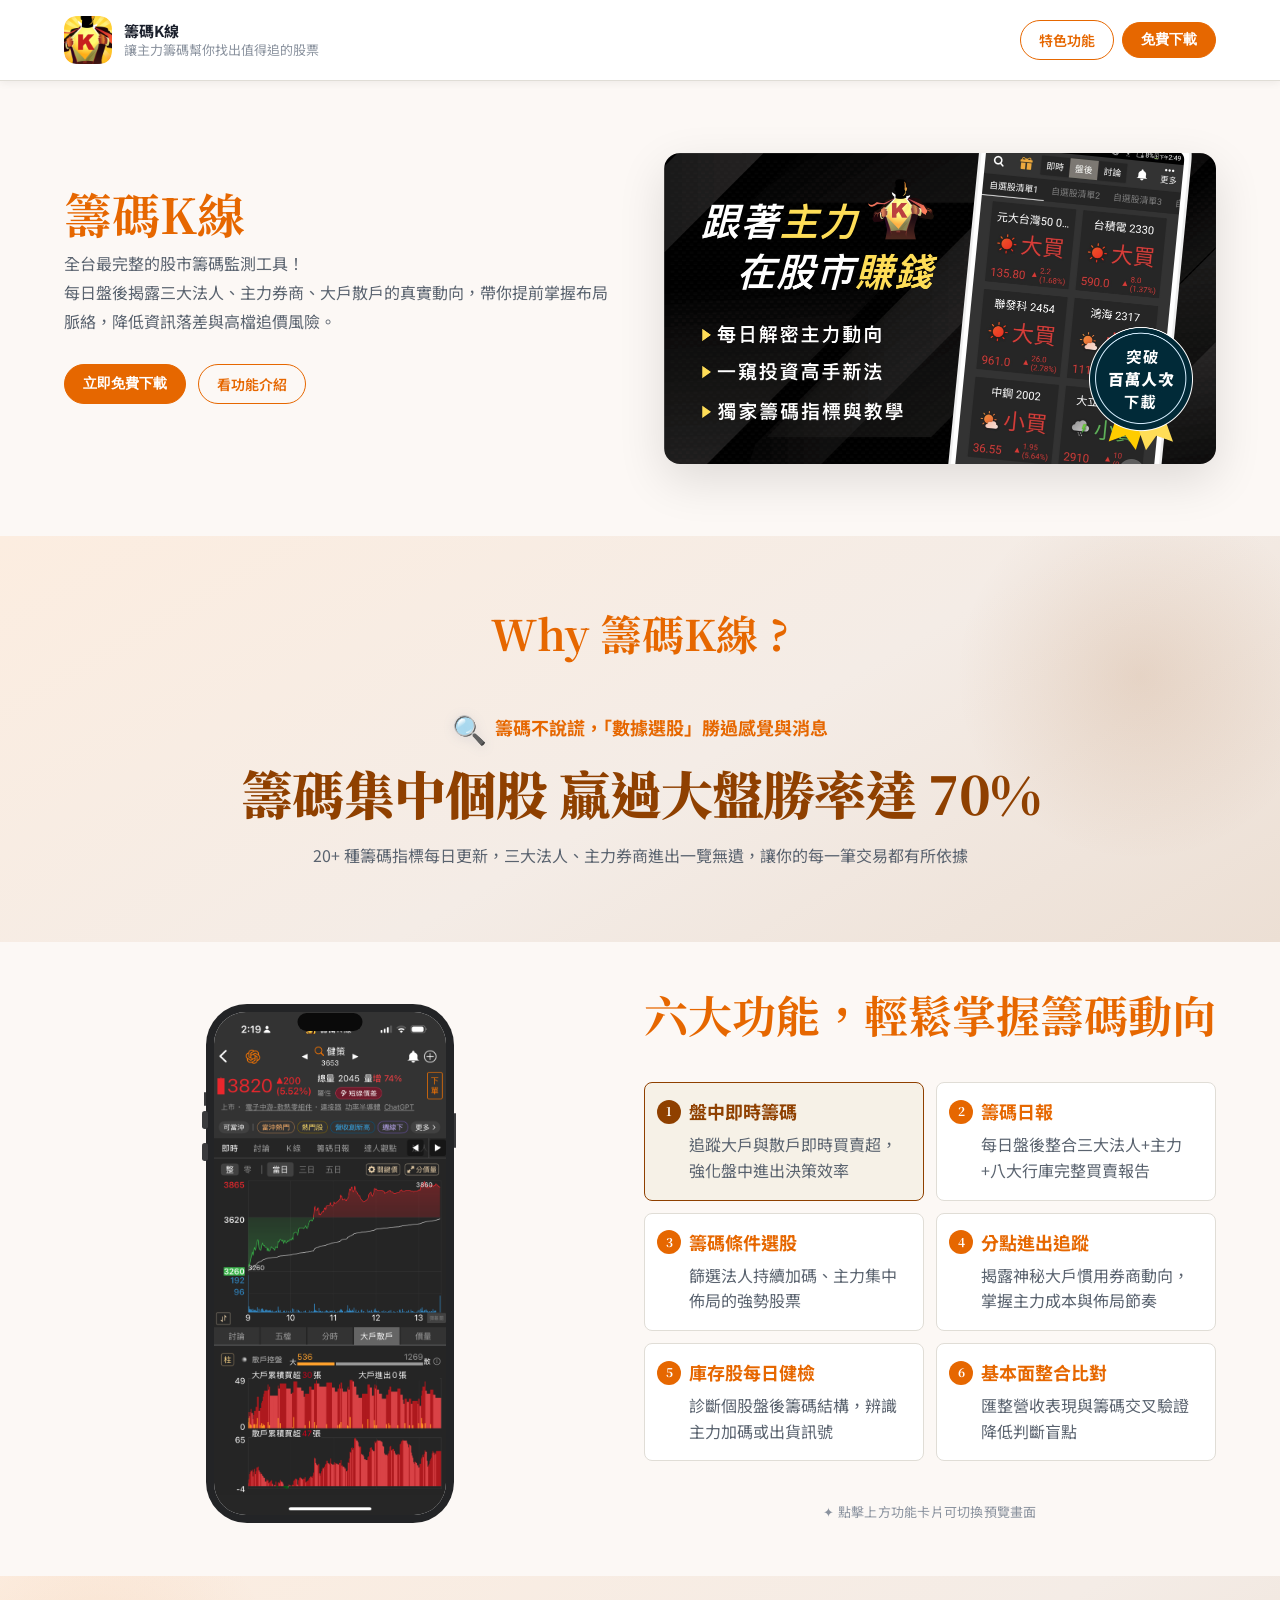
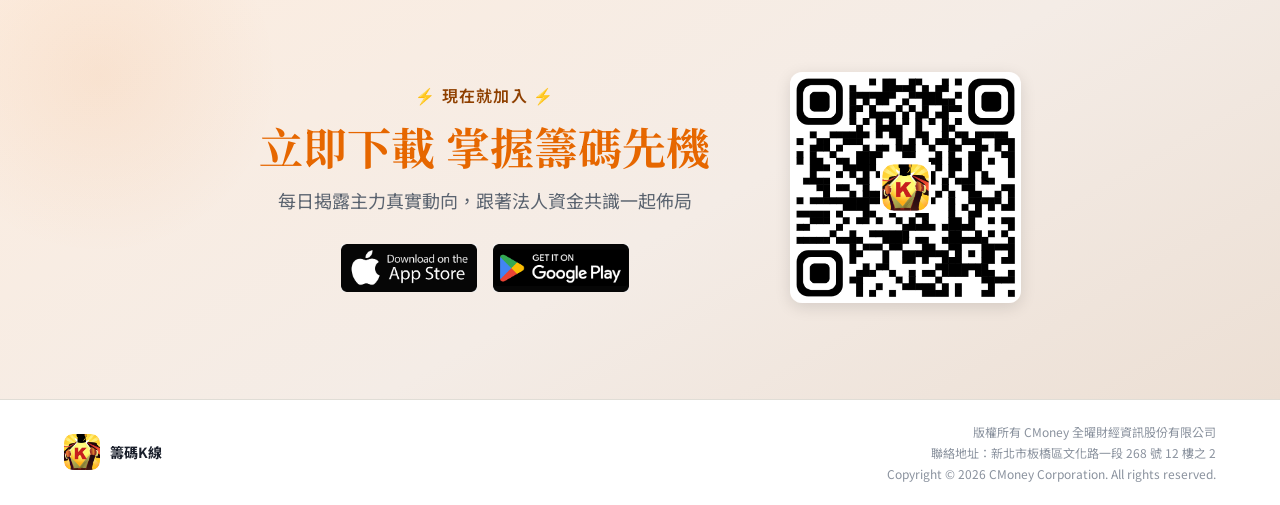
==== commit 6dd7cb62: "Refactor code structure for improved readability and maintainability" ====
--- a/LandingPage_chipk/index.html
+++ b/LandingPage_chipk/index.html
@@ -9,6 +9,26 @@
     <link rel="preconnect" href="https://fonts.googleapis.com" />
     <link href="https://fonts.googleapis.com/css2?family=Noto+Sans+TC:wght@300;400;500;600;700&family=Noto+Serif+TC:wght@600;700&display=swap" rel="stylesheet" />
     <link rel="stylesheet" href="styles.css" />
+    <!-- Google Analytics GA4 -->
+    <script async src="https://www.googletagmanager.com/gtag/js?id=G-DCRTWTHXTP"></script>
+    <script>
+      window.dataLayer = window.dataLayer || [];
+      function gtag(){dataLayer.push(arguments);}
+      gtag('js', new Date());
+      gtag('config', 'G-DCRTWTHXTP');
+    </script>
+    <!-- Meta Pixel -->
+    <script>
+      !function(f,b,e,v,n,t,s){if(f.fbq)return;n=f.fbq=function(){n.callMethod?
+      n.callMethod.apply(n,arguments):n.queue.push(arguments)};if(!f._fbq)f._fbq=n;
+      n.push=n;n.loaded=!0;n.version='2.0';n.queue=[];t=b.createElement(e);t.async=!0;
+      t.src=v;s=b.getElementsByTagName(e)[0];s.parentNode.insertBefore(t,s)}
+      (window,document,'script','https://connect.facebook.net/en_US/fbevents.js');
+      fbq('init', '1327697457820026');
+      fbq('track', 'PageView');
+    </script>
+    <noscript><img height="1" width="1" style="display:none"
+      src="https://www.facebook.com/tr?id=1327697457820026&ev=PageView&noscript=1"/></noscript>
   </head>
   <body>
     <!-- ========== Header ========== -->
@@ -22,8 +42,8 @@
           </div>
         </a>
         <div class="header-ctas">
-          <a href="#features" class="header-nav-btn header-nav-btn--ghost">特色功能</a>
-          <button onclick="handleDownload()" class="header-nav-btn header-nav-btn--primary">免費下載</button>
+          <a href="#features" class="header-nav-btn header-nav-btn--ghost" data-track="cta">特色功能</a>
+          <button onclick="handleDownload()" class="header-nav-btn header-nav-btn--primary" data-track="download">免費下載</button>
         </div>
       </div>
     </header>
@@ -39,8 +59,8 @@
                 <p class="hero-intro">全台最完整的股市籌碼監測工具！<br>
 每日盤後揭露三大法人、主力券商、大戶散戶的真實動向，帶你提前掌握布局脈絡，降低資訊落差與高檔追價風險。</p>
                 <div class="hero-ctas">
-                  <button onclick="handleDownload()" class="header-nav-btn header-nav-btn--primary">立即免費下載</button>
-                  <a href="#features" class="header-nav-btn header-nav-btn--ghost">看功能介紹</a>
+                  <button onclick="handleDownload()" class="header-nav-btn header-nav-btn--primary" data-track="download">立即免費下載</button>
+                  <a href="#features" class="header-nav-btn header-nav-btn--ghost" data-track="cta">看功能介紹</a>
                 </div>
               </div>
             </div>
@@ -62,10 +82,10 @@
             
             <div class="highlights-point">
               <div class="highlights-point__body">
-                <h3><span class="highlights-point__icon">🔍</span>籌碼不說謊，數據替你選股</h3>
+                <h3><span class="highlights-point__icon">🔍</span>籌碼不說謊，「數據選股」勝過感覺與消息</h3>
                 <div class="highlights-perf">
                   <div class="highlights-perf__main">
-                    <span class="highlights-stat__num">盤面指標 勝過感覺與消息</span>
+                    <span class="highlights-stat__num">籌碼集中個股 贏過大盤勝率達 70%</span>
                   </div>
                 </div>
                 <p class="highlights-point__desc">20+ 種籌碼指標每日更新，三大法人、主力券商進出一覽無遺，讓你的每一筆交易都有所依據</p>
@@ -265,8 +285,8 @@
               <h2>立即下載 掌握籌碼先機</h2>
               <p class="download-subheading">每日揭露主力真實動向，跟著法人資金共識一起佈局</p>
               <div class="download-badges">
-                <a href="https://www.cmoney.tw/r/2/ctiefz" target="_blank" rel="noreferrer" class="store-link"><img src="assets/images/SharedImages/appstore-badge.png" alt="下載 iOS" class="store-badge-large" /></a>
-                <a href="https://www.cmoney.tw/r/2/ctiefz" target="_blank" rel="noreferrer" class="store-link"><img src="assets/images/SharedImages/play-badge.png" alt="下載 Android" class="store-badge-large" /></a>
+                <a href="https://www.cmoney.tw/r/2/ctiefz" target="_blank" rel="noreferrer" class="store-link" data-track="download"><img src="assets/images/SharedImages/appstore-badge.png" alt="下載 iOS" class="store-badge-large" /></a>
+                <a href="https://www.cmoney.tw/r/2/ctiefz" target="_blank" rel="noreferrer" class="store-link" data-track="download"><img src="assets/images/SharedImages/play-badge.png" alt="下載 Android" class="store-badge-large" /></a>
               </div>
             </div>
             <div class="download-qr"><img src="assets/images/qrcode.png" alt="掃描 QR Code 下載" class="download-qr__img" /></div>
@@ -425,6 +445,20 @@
         document.addEventListener('keydown', function(e) {
           if (e.key === 'Escape') window.closeQrModal && window.closeQrModal();
         });
+
+        // ── 事件追蹤（GA4 + Meta Pixel）──
+        document.addEventListener('click', function(e) {
+          var el = e.target.closest('[data-track]');
+          if (!el) return;
+          var action = el.getAttribute('data-track');
+          if (action === 'download') {
+            if (typeof gtag === 'function') gtag('event', 'click_app_download');
+            if (typeof fbq === 'function') fbq('track', 'Lead');
+          } else if (action === 'cta') {
+            if (typeof gtag === 'function') gtag('event', 'click_cta');
+            if (typeof fbq === 'function') fbq('trackCustom', 'ClickCTA');
+          }
+        });
       })();
     </script>
   </body>
